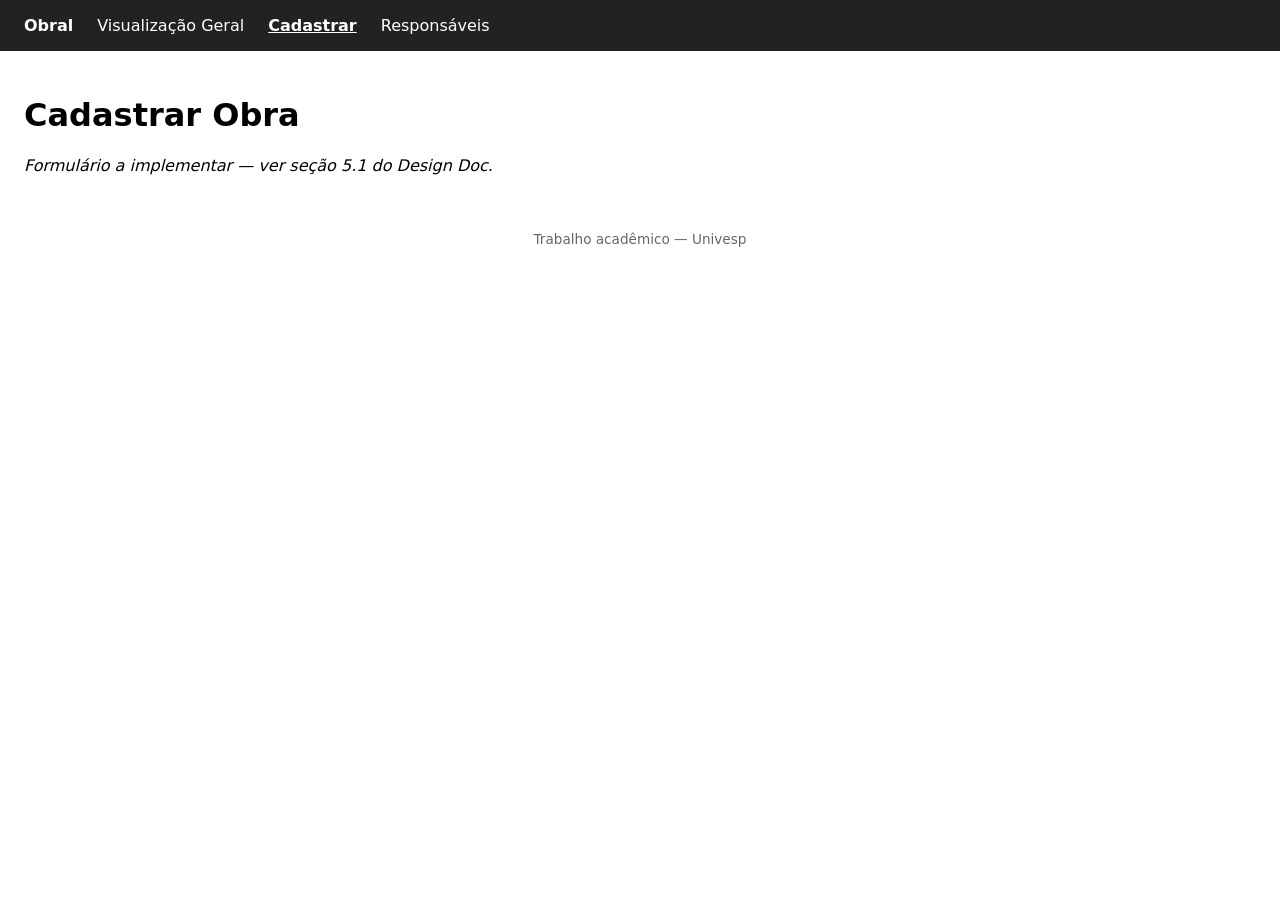
==== frontend/cadastro.html @ 2e72e077 "deploy inicial Commit inicial criando a estrutura de pasta e informações gerais a respeito do Repo" ====
<!DOCTYPE html>
<html lang="pt-br">
<head>
  <meta charset="UTF-8">
  <meta name="viewport" content="width=device-width, initial-scale=1.0">
  <title>Obral — Cadastrar Obra</title>
  <link rel="stylesheet" href="css/styles.css">
  <!-- <link href="https://cdn.jsdelivr.net/npm/bootstrap@5.3.3/dist/css/bootstrap.min.css" rel="stylesheet"> -->
</head>
<body>
  <nav class="navbar">
    <strong>Obral</strong>
    <a href="index.html">Visualização Geral</a>
    <a href="cadastro.html" class="ativo">Cadastrar</a>
    <a href="responsaveis.html">Responsáveis</a>
  </nav>

  <main>
    <h1>Cadastrar Obra</h1>
    <!-- TODO: formulário seccionado em Obra / Detalhes Adicionais / Contratante,
         seguindo os campos e máscaras da seção 5.1 do Design Doc -->
    <form id="form-obra">
      <p><em>Formulário a implementar — ver seção 5.1 do Design Doc.</em></p>
    </form>

    <!-- TODO: modal simplificado de cadastro de Responsável, reaproveitado aqui -->
  </main>

  <footer>Trabalho acadêmico — Univesp</footer>

  <script src="js/api.js"></script>
  <script src="js/cadastro.js"></script>
</body>
</html>
---- frontend/css/styles.css ----
/* Estilos compartilhados por todas as telas. */
/* TODO: substituir/completar quando o Design System (seção 7 do Design Doc) existir. */

body {
  font-family: system-ui, sans-serif;
  margin: 0;
  padding: 0;
}

.navbar {
  display: flex;
  align-items: center;
  gap: 1.5rem;
  padding: 1rem 1.5rem;
  background-color: #222;
  color: white;
}

.navbar a {
  color: white;
  text-decoration: none;
}

.navbar a.ativo {
  font-weight: bold;
  text-decoration: underline;
}

main {
  padding: 1.5rem;
}

footer {
  padding: 1rem;
  text-align: center;
  font-size: 0.85rem;
  color: #666;
}
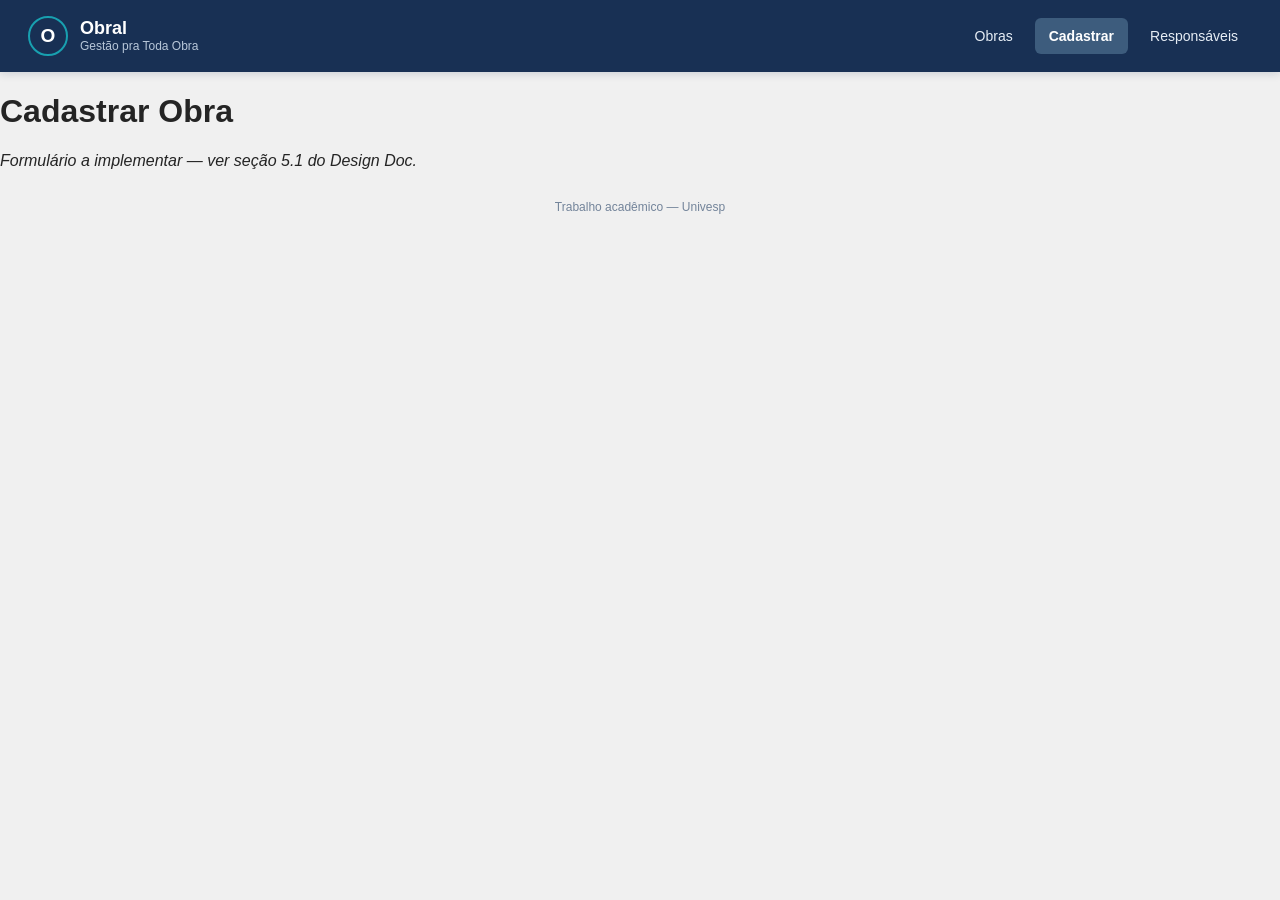
==== commit a20dc63d: "prototipação front-end Instituído Design System, estilos básicos. Criado Mockup da página de índice " ====
--- a/frontend/cadastro.html
+++ b/frontend/cadastro.html
@@ -9,10 +9,15 @@
 </head>
 <body>
   <nav class="navbar">
-    <strong>Obral</strong>
-    <a href="index.html">Visualização Geral</a>
-    <a href="cadastro.html" class="ativo">Cadastrar</a>
-    <a href="responsaveis.html">Responsáveis</a>
+    <a class="brand-lockup" href="index.html" aria-label="Obral, Gestão pra Toda Obra">
+      <span class="brand-mark" aria-hidden="true">O</span>
+      <span class="brand-copy"><strong>Obral</strong><small>Gestão pra Toda Obra</small></span>
+    </a>
+    <div class="nav-links">
+      <a href="index.html">Obras</a>
+      <a href="cadastro.html" class="ativo" aria-current="page">Cadastrar</a>
+      <a href="responsaveis.html">Responsáveis</a>
+    </div>
   </nav>
 
   <main>
--- a/frontend/css/styles.css
+++ b/frontend/css/styles.css
@@ -1,38 +1,578 @@
-/* Estilos compartilhados por todas as telas. */
-/* TODO: substituir/completar quando o Design System (seção 7 do Design Doc) existir. */
+:root {
+  /* cores de marca */
+  --color-navy: #183054;
+  --color-teal: #18A0B0;
+
+  /* cores de status */
+  --color-info: #00A8D8;
+  --color-success: #5EB82E;
+  --color-warning: #F0A020;
+
+  /* neutros */
+  --color-bg: #F0F0F0;
+  --color-surface: #FFFFFF;
+  --color-text: #242424;
+  --color-text-muted: #84909C;
+
+  /* tipografia */
+  --font-base: "Inter", "Segoe UI", sans-serif;
+
+  /* espaçamento (escala de 4px, convenção — não medida a partir do print) */
+  --space-1: 4px;
+  --space-2: 8px;
+  --space-3: 12px;
+  --space-4: 16px;
+  --space-6: 24px;
+  --space-8: 32px;
+
+  /* raio de borda */
+  --radius-sm: 6px;
+  --radius-md: 10px;
+  --radius-pill: 999px;
+  --shadow-card: 0 2px 4px rgb(24 48 84 / 12%);
+}
+
+* {
+  box-sizing: border-box;
+}
 
 body {
-  font-family: system-ui, sans-serif;
+  min-width: 320px;
+  min-height: 100vh;
+  display: flex;
+  flex-direction: column;
+  background: var(--color-bg);
+  color: var(--color-text);
+  font-family: var(--font-base);
   margin: 0;
   padding: 0;
 }
 
 .navbar {
-  display: flex;
-  align-items: center;
-  gap: 1.5rem;
-  padding: 1rem 1.5rem;
-  background-color: #222;
+  min-height: 72px;
+  display: flex;
+  align-items: center;
+  justify-content: space-between;
+  gap: var(--space-6);
+  padding: 10px max(28px, calc((100% - 1244px) / 2));
+  background: var(--color-navy);
+  color: var(--color-surface);
+  box-shadow: 0 2px 8px rgb(24 48 84 / 16%);
+}
+
+.brand-lockup {
+  display: inline-flex;
+  align-items: center;
+  gap: 12px;
+  color: inherit;
+  text-decoration: none;
+  flex-shrink: 0;
+}
+
+.brand-mark {
+  width: 40px;
+  height: 40px;
+  display: grid;
+  place-items: center;
+  border: 2px solid var(--color-teal);
+  border-radius: 50%;
+  color: var(--color-surface);
+  font-size: 19px;
+  font-weight: 700;
+}
+
+.brand-copy {
+  display: grid;
+  gap: 1px;
+}
+
+.brand-copy strong {
+  font-size: 18px;
+  line-height: 1.1;
+}
+
+.brand-copy small {
+  color: #b8c7d9;
+  font-size: 12px;
+}
+
+.nav-links {
+  display: flex;
+  align-items: center;
+  gap: 8px;
+}
+
+.nav-links a {
+  padding: 10px 14px;
+  border-radius: var(--radius-sm);
+  color: #e6edf5;
+  font-size: 14px;
+  text-decoration: none;
+  transition: background-color 150ms ease;
+}
+
+.nav-links a:hover,
+.nav-links a:focus-visible {
+  background: rgb(255 255 255 / 12%);
+}
+
+.nav-links a.ativo {
+  background: #3d5c7d;
   color: white;
-}
-
-.navbar a {
+  font-weight: bold;
+}
+
+.page-shell {
+  width: min(1244px, calc(100% - 56px));
+  margin: 32px auto 0;
+  flex: 1;
+}
+
+.stats-grid {
+  display: grid;
+  grid-template-columns: repeat(4, minmax(0, 1fr));
+  gap: 16px;
+}
+
+.stat-card {
+  min-height: 86px;
+  display: flex;
+  flex-direction: column;
+  justify-content: center;
+  gap: 5px;
+  padding: 14px 20px;
+  border: 1px solid #cad5e1;
+  border-radius: 12px;
+  background: var(--color-surface);
+  box-shadow: var(--shadow-card);
+}
+
+.stat-value {
+  color: var(--color-navy);
+  font-size: 25px;
+  line-height: 1;
+}
+
+.stat-card-success .stat-value {
+  color: var(--color-success);
+}
+
+.stat-card-info .stat-value {
+  color: var(--color-info);
+}
+
+.stat-card-warning .stat-value {
+  color: var(--color-warning);
+}
+
+.stat-label {
+  color: #52677f;
+  font-size: 13px;
+}
+
+.projects-section {
+  margin-top: 24px;
+}
+
+.section-heading {
+  min-height: 44px;
+  display: flex;
+  align-items: center;
+  justify-content: space-between;
+  gap: 16px;
+  margin-bottom: 16px;
+}
+
+.section-heading h1 {
+  margin: 0;
+  color: #102944;
+  font-size: 20px;
+}
+
+.heading-actions {
+  display: flex;
+  align-items: center;
+  gap: 10px;
+}
+
+.button {
+  min-height: 38px;
+  display: inline-flex;
+  align-items: center;
+  justify-content: center;
+  gap: 8px;
+  padding: 8px 14px;
+  border: 1px solid transparent;
+  border-radius: var(--radius-sm);
+  cursor: pointer;
+  font: inherit;
+  font-size: 13px;
+  font-weight: 650;
+  text-decoration: none;
+  transition: background-color 150ms ease, border-color 150ms ease;
+}
+
+.button-primary {
+  background: var(--color-navy);
+  color: var(--color-surface);
+}
+
+.button-primary:hover,
+.button-primary:focus-visible {
+  background: #23436b;
+}
+
+.button-secondary {
+  border-color: #c5d0dc;
+  background: var(--color-surface);
+  color: #294563;
+}
+
+.button-secondary:hover,
+.button-secondary:focus-visible {
+  border-color: #8fa4b9;
+  background: #f8fafc;
+}
+
+.project-list {
+  display: grid;
+  gap: 11px;
+}
+
+.project-card {
+  overflow: hidden;
+  border: 1px solid #c6d2df;
+  border-radius: 12px;
+  background: var(--color-surface);
+  box-shadow: var(--shadow-card);
+}
+
+.project-card.is-open {
+  border-color: #2874ff;
+}
+
+.project-summary {
+  width: 100%;
+  min-height: 56px;
+  display: grid;
+  grid-template-columns: 64px minmax(150px, 1fr) 180px 150px 128px 18px;
+  align-items: center;
+  gap: 16px;
+  padding: 10px 20px;
+  border: 0;
+  background: transparent;
+  color: inherit;
+  cursor: pointer;
+  text-align: left;
+}
+
+.project-id,
+.project-owner,
+.project-date {
+  color: #536d8b;
+  font-size: 13px;
+}
+
+.project-id {
+  font-family: "Segoe UI", sans-serif;
+  font-size: 12px;
+}
+
+.project-name {
+  color: #152b43;
+  font-size: 14px;
+  font-weight: 650;
+}
+
+.project-date {
+  white-space: nowrap;
+}
+
+.status-badge {
+  display: inline-flex;
+  align-items: center;
+  gap: 7px;
+  justify-self: start;
+  padding: 5px 10px;
+  border-radius: 4px;
   color: white;
-  text-decoration: none;
-}
-
-.navbar a.ativo {
-  font-weight: bold;
-  text-decoration: underline;
-}
-
-main {
-  padding: 1.5rem;
+  font-size: 12px;
+  font-weight: 650;
+  white-space: nowrap;
+}
+
+.status-badge::before {
+  width: 6px;
+  height: 6px;
+  border-radius: 50%;
+  background: rgb(255 255 255 / 65%);
+  content: "";
+}
+
+.status-concluido {
+  background: var(--color-success);
+}
+
+.status-andamento {
+  background: var(--color-info);
+}
+
+.status-encerrado {
+  background: var(--color-warning);
+}
+
+.status-nao-iniciado {
+  background: #75869a;
+}
+
+.expand-indicator {
+  width: 8px;
+  height: 8px;
+  justify-self: end;
+  border-right: 1.5px solid #536d8b;
+  border-bottom: 1.5px solid #536d8b;
+  transform: rotate(45deg) translateY(-2px);
+  transition: transform 150ms ease;
+}
+
+.project-card.is-open .expand-indicator {
+  transform: rotate(225deg) translate(-2px, -1px);
+}
+
+.project-details {
+  display: none;
+  padding: 20px;
+  border-top: 1px solid #d0d9e3;
+  background: #e7edf3;
+}
+
+.project-card.is-open .project-details {
+  display: block;
+}
+
+.detail-columns {
+  display: grid;
+  grid-template-columns: repeat(3, minmax(0, 1fr));
+  gap: 28px;
+}
+
+.detail-group h2 {
+  margin: 0 0 9px;
+  color: #506b89;
+  font-size: 12px;
+  font-weight: 700;
+  letter-spacing: 0.04em;
+  text-transform: uppercase;
+}
+
+.detail-field {
+  margin: 0 0 7px;
+}
+
+.detail-field dt {
+  margin-bottom: 2px;
+  color: #667e99;
+  font-size: 12px;
+}
+
+.detail-field dd {
+  margin: 0;
+  color: #142b45;
+  font-size: 14px;
+  overflow-wrap: anywhere;
+}
+
+.details-description {
+  margin-top: 16px;
+}
+
+.details-description p {
+  margin: 0;
+  color: #142b45;
+  font-size: 14px;
+}
+
+.detail-actions {
+  display: flex;
+  justify-content: flex-end;
+  gap: 10px;
+  margin-top: 20px;
+}
+
+.button-danger {
+  border-color: #ffb9b9;
+  background: transparent;
+  color: #e54b4b;
+}
+
+.button-danger:hover,
+.button-danger:focus-visible {
+  background: #fff4f4;
+}
+
+.list-caption {
+  margin: 18px 0 36px;
+  color: #667e99;
+  font-size: 12px;
+}
+
+.pagination {
+  display: flex;
+  align-items: center;
+  justify-content: center;
+  gap: 12px;
+  margin: -20px 0 32px;
+}
+
+.pagination[hidden] {
+  display: none;
+}
+
+.pagination button {
+  min-width: 34px;
+  min-height: 34px;
+  border: 1px solid #c5d0dc;
+  border-radius: var(--radius-sm);
+  background: var(--color-surface);
+  color: #294563;
+  cursor: pointer;
+  font: inherit;
+  font-size: 13px;
+}
+
+.pagination button:disabled {
+  color: #9aa8b7;
+  cursor: default;
+}
+
+.pagination span {
+  color: #52677f;
+  font-size: 12px;
 }
 
 footer {
-  padding: 1rem;
+  padding: 14px 20px 20px;
   text-align: center;
-  font-size: 0.85rem;
-  color: #666;
-}
+  font-size: 12px;
+  color: #73849a;
+}
+
+@media (min-width: 801px) and (max-width: 900px) {
+  .project-summary {
+    grid-template-columns: 50px minmax(110px, 1fr) 140px 130px 128px 16px;
+    gap: 8px;
+    padding-right: 12px;
+    padding-left: 12px;
+  }
+}
+
+@media (max-width: 800px) {
+  .page-shell {
+    width: min(100% - 32px, 620px);
+    margin-top: 24px;
+  }
+
+  .stats-grid {
+    grid-template-columns: repeat(2, minmax(0, 1fr));
+  }
+
+  .project-summary {
+    grid-template-columns: 56px minmax(0, 1fr) auto 18px;
+    gap: 10px;
+  }
+
+  .project-owner,
+  .project-date {
+    display: none;
+  }
+
+  .detail-columns {
+    gap: 18px;
+  }
+}
+
+@media (max-width: 520px) {
+  .navbar {
+    min-height: 68px;
+    flex-wrap: wrap;
+    gap: 8px;
+    padding: 10px 16px;
+  }
+
+  .brand-mark {
+    width: 34px;
+    height: 34px;
+  }
+
+  .brand-copy strong {
+    font-size: 16px;
+  }
+
+  .nav-links {
+    width: 100%;
+    justify-content: space-between;
+    gap: 2px;
+  }
+
+  .nav-links a {
+    padding: 8px 9px;
+    font-size: 12px;
+  }
+
+  .page-shell {
+    width: calc(100% - 28px);
+    margin-top: 18px;
+  }
+
+  .stats-grid {
+    gap: 10px;
+  }
+
+  .stat-card {
+    min-height: 76px;
+    padding: 12px;
+  }
+
+  .section-heading {
+    align-items: flex-start;
+    flex-direction: column;
+  }
+
+  .heading-actions {
+    width: 100%;
+  }
+
+  .heading-actions .button {
+    flex: 1;
+  }
+
+  .project-summary {
+    min-height: 58px;
+    grid-template-columns: 48px minmax(0, 1fr) 16px;
+    gap: 8px;
+    padding: 10px 12px;
+  }
+
+  .project-summary .status-badge {
+    grid-column: 2;
+    grid-row: 2;
+  }
+
+  .project-summary .expand-indicator {
+    grid-column: 3;
+    grid-row: 1 / span 2;
+  }
+
+  .detail-columns {
+    grid-template-columns: 1fr;
+    gap: 16px;
+  }
+
+  .project-details {
+    padding: 16px;
+  }
+
+  .detail-actions .button {
+    flex: 1;
+  }
+}
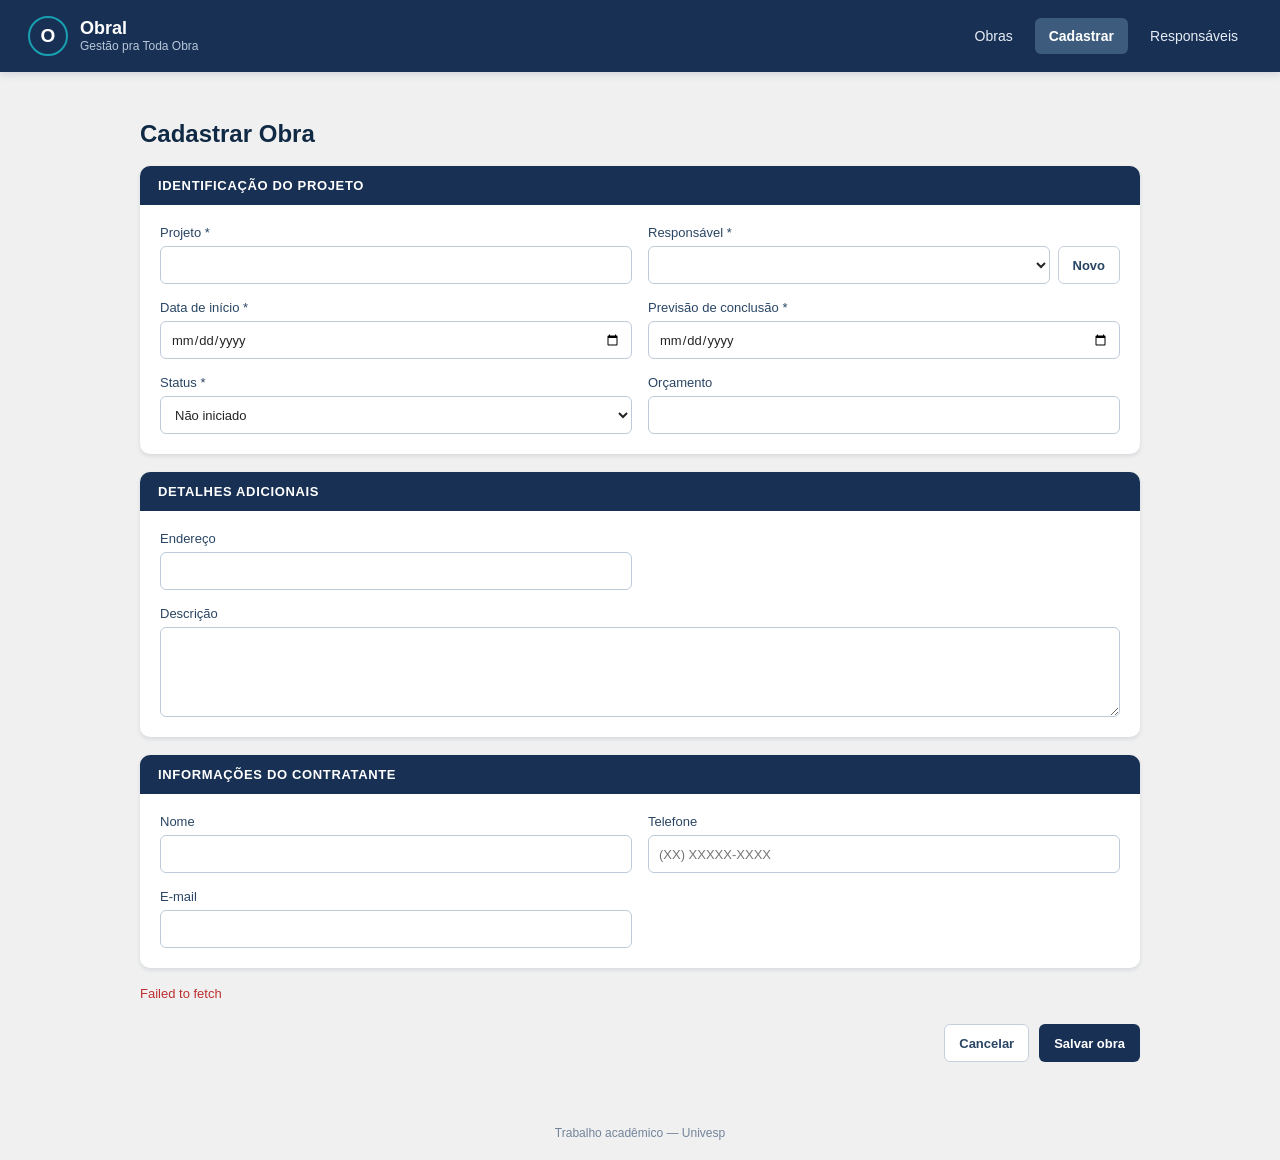
==== commit 04236d52: "implementadas telas restantes do frontend" ====
--- a/frontend/cadastro.html
+++ b/frontend/cadastro.html
@@ -3,7 +3,7 @@
 <head>
   <meta charset="UTF-8">
   <meta name="viewport" content="width=device-width, initial-scale=1.0">
-  <title>Obral — Cadastrar Obra</title>
+  <title>Obral — Obra</title>
   <link rel="stylesheet" href="css/styles.css">
   <!-- <link href="https://cdn.jsdelivr.net/npm/bootstrap@5.3.3/dist/css/bootstrap.min.css" rel="stylesheet"> -->
 </head>
@@ -21,14 +21,31 @@
   </nav>
 
   <main>
-    <h1>Cadastrar Obra</h1>
-    <!-- TODO: formulário seccionado em Obra / Detalhes Adicionais / Contratante,
-         seguindo os campos e máscaras da seção 5.1 do Design Doc -->
+    <h1 id="titulo-formulario">Cadastrar Obra</h1>
     <form id="form-obra">
-      <p><em>Formulário a implementar — ver seção 5.1 do Design Doc.</em></p>
+      <section class="form-section"><h2>Identificação do projeto</h2>
+        <div class="form-grid">
+          <label>Projeto *<input name="projeto" required minlength="3" maxlength="100"></label>
+          <label>Responsável *<span class="inline-field"><select name="id_responsavel" id="responsavel" required></select><button class="button button-secondary" id="novo-responsavel" type="button">Novo</button></span></label>
+          <label>Data de início *<input name="data_inicio" type="date" required></label>
+          <label>Previsão de conclusão *<input name="data_conclusao" type="date" required></label>
+          <label>Status *<select name="status" required><option>Não iniciado</option><option>Em andamento</option><option>Concluído</option><option>Encerrado</option></select></label>
+          <label>Orçamento<input name="orcamento" type="number" min="0" step="0.01"></label>
+        </div>
+      </section>
+      <section class="form-section"><h2>Detalhes adicionais</h2><div class="form-grid">
+        <label>Endereço<input name="endereco" maxlength="250"></label><label class="form-wide">Descrição<textarea name="descricao" maxlength="500"></textarea></label>
+      </div></section>
+      <section class="form-section"><h2>Informações do contratante</h2><div class="form-grid">
+        <label>Nome<input name="contratante" minlength="3" maxlength="100"></label><label>Telefone<input name="telefone" type="tel" placeholder="(XX) XXXXX-XXXX"></label><label>E-mail<input name="email_contratante" type="email" maxlength="100"></label>
+      </div></section>
+      <p id="mensagem-form" class="form-message" role="alert"></p>
+      <div class="form-actions"><a class="button button-secondary" href="index.html">Cancelar</a><button class="button button-primary" type="submit">Salvar obra</button></div>
     </form>
-
-    <!-- TODO: modal simplificado de cadastro de Responsável, reaproveitado aqui -->
+    <dialog id="modal-responsavel"><form method="dialog" id="form-responsavel"><h2>Novo responsável</h2>
+      <label>Nome *<input name="nome" required minlength="3" maxlength="100"></label><label>E-mail<input name="email" type="email" maxlength="100"></label>
+      <div class="form-actions"><button class="button button-secondary" value="cancel">Cancelar</button><button class="button button-primary" value="save">Cadastrar</button></div>
+    </form></dialog>
   </main>
 
   <footer>Trabalho acadêmico — Univesp</footer>
--- a/frontend/css/styles.css
+++ b/frontend/css/styles.css
@@ -193,6 +193,71 @@
   display: flex;
   align-items: center;
   gap: 10px;
+}
+
+.obra-filters {
+  display: flex;
+  align-items: end;
+  gap: 12px;
+  margin-bottom: 16px;
+  padding: 14px 16px;
+  border: 1px solid #c6d2df;
+  border-radius: var(--radius-md);
+  background: var(--color-surface);
+}
+
+.filter-group {
+  display: grid;
+  gap: 7px;
+}
+
+.filter-group h2 {
+  margin: 0;
+  color: #52677f;
+  font-size: 11px;
+  letter-spacing: .05em;
+  text-transform: uppercase;
+}
+
+.obra-filters .button {
+  flex-shrink: 0;
+}
+
+.pill-list {
+  display: flex;
+  flex-wrap: wrap;
+  gap: 7px;
+}
+
+.filter-pill {
+  min-height: 34px;
+  padding: 6px 11px;
+  border: 1px solid #c5d0dc;
+  border-radius: var(--radius-pill);
+  background: var(--color-surface);
+  color: #294563;
+  cursor: pointer;
+  font: inherit;
+  font-size: 12px;
+  font-weight: 650;
+}
+
+.filter-pill:hover,
+.filter-pill:focus-visible {
+  border-color: #8fa4b9;
+  background: #f8fafc;
+}
+
+.filter-pill.is-active {
+  border-color: var(--color-navy);
+  background: var(--color-navy);
+  color: white;
+}
+
+.sort-arrow {
+  margin-left: 3px;
+  font-size: 15px;
+  line-height: 0;
 }
 
 .button {
@@ -457,6 +522,98 @@
   color: #73849a;
 }
 
+main:not(.page-shell) {
+  width: min(100% - 56px, 1000px);
+  margin: 32px auto;
+  flex: 1;
+}
+
+main:not(.page-shell) > h1 {
+  color: #102944;
+  font-size: 24px;
+}
+
+.form-section {
+  margin: 18px 0;
+  overflow: hidden;
+  border-radius: var(--radius-md);
+  background: var(--color-surface);
+  box-shadow: var(--shadow-card);
+}
+
+.form-section h2 {
+  margin: 0;
+  padding: 12px 18px;
+  background: var(--color-navy);
+  color: white;
+  font-size: 13px;
+  letter-spacing: .05em;
+  text-transform: uppercase;
+}
+
+.form-grid {
+  display: grid;
+  grid-template-columns: repeat(2, minmax(0, 1fr));
+  gap: 16px;
+  padding: 20px;
+}
+
+label {
+  display: grid;
+  gap: 6px;
+  color: #294563;
+  font-size: 13px;
+}
+
+input, select, textarea {
+  width: 100%;
+  min-height: 38px;
+  padding: 8px 10px;
+  border: 1px solid #bdcad7;
+  border-radius: var(--radius-sm);
+  background: white;
+  color: var(--color-text);
+  font: inherit;
+}
+
+textarea { min-height: 90px; resize: vertical; }
+.form-wide { grid-column: 1 / -1; }
+.inline-field { display: flex; gap: 8px; }
+.inline-field select { flex: 1; }
+.form-actions { display: flex; justify-content: flex-end; gap: 10px; margin: 18px 0; }
+.form-message { min-height: 20px; margin: 12px 0; font-size: 13px; }
+.form-message.is-error, .error-message { color: #bd3030; }
+.form-message.is-success { color: #307b28; }
+
+dialog {
+  width: min(420px, calc(100% - 32px));
+  border: 0;
+  border-radius: var(--radius-md);
+  padding: 24px;
+  box-shadow: 0 12px 40px rgb(0 0 0 / 25%);
+}
+
+dialog::backdrop { background: rgb(16 41 68 / 45%); }
+dialog h2 { margin-top: 0; color: var(--color-navy); }
+dialog label { margin: 14px 0; }
+.inline-form { display: flex; align-items: end; gap: 14px; padding: 18px; border-radius: var(--radius-md); background: white; box-shadow: var(--shadow-card); }
+.inline-form label { flex: 1; }
+.responsaveis-list { display: grid; gap: 10px; margin-top: 20px; }
+.responsavel-card { display: flex; align-items: center; gap: 14px; padding: 15px 18px; border-radius: var(--radius-md); background: white; box-shadow: var(--shadow-card); }
+.responsavel-card > div:nth-child(2) { display: grid; gap: 4px; flex: 1; }
+.responsavel-card small { color: var(--color-text-muted); }
+.avatar { width: 38px; height: 38px; display: grid; place-items: center; border-radius: 50%; background: var(--color-navy); color: white; font-weight: 700; }
+.card-actions { display: flex; gap: 8px; }
+.empty-state { padding: 28px; text-align: center; color: var(--color-text-muted); }
+
+@media (max-width: 650px) {
+  main:not(.page-shell) { width: calc(100% - 28px); margin-top: 20px; }
+  .form-grid { grid-template-columns: 1fr; }
+  .inline-form { align-items: stretch; flex-direction: column; }
+  .responsavel-card { align-items: flex-start; flex-wrap: wrap; }
+  .card-actions { width: 100%; margin-left: 52px; }
+}
+
 @media (min-width: 801px) and (max-width: 900px) {
   .project-summary {
     grid-template-columns: 50px minmax(110px, 1fr) 140px 130px 128px 16px;
@@ -546,6 +703,11 @@
     flex: 1;
   }
 
+  .obra-filters {
+    align-items: stretch;
+    flex-direction: column;
+  }
+
   .project-summary {
     min-height: 58px;
     grid-template-columns: 48px minmax(0, 1fr) 16px;
